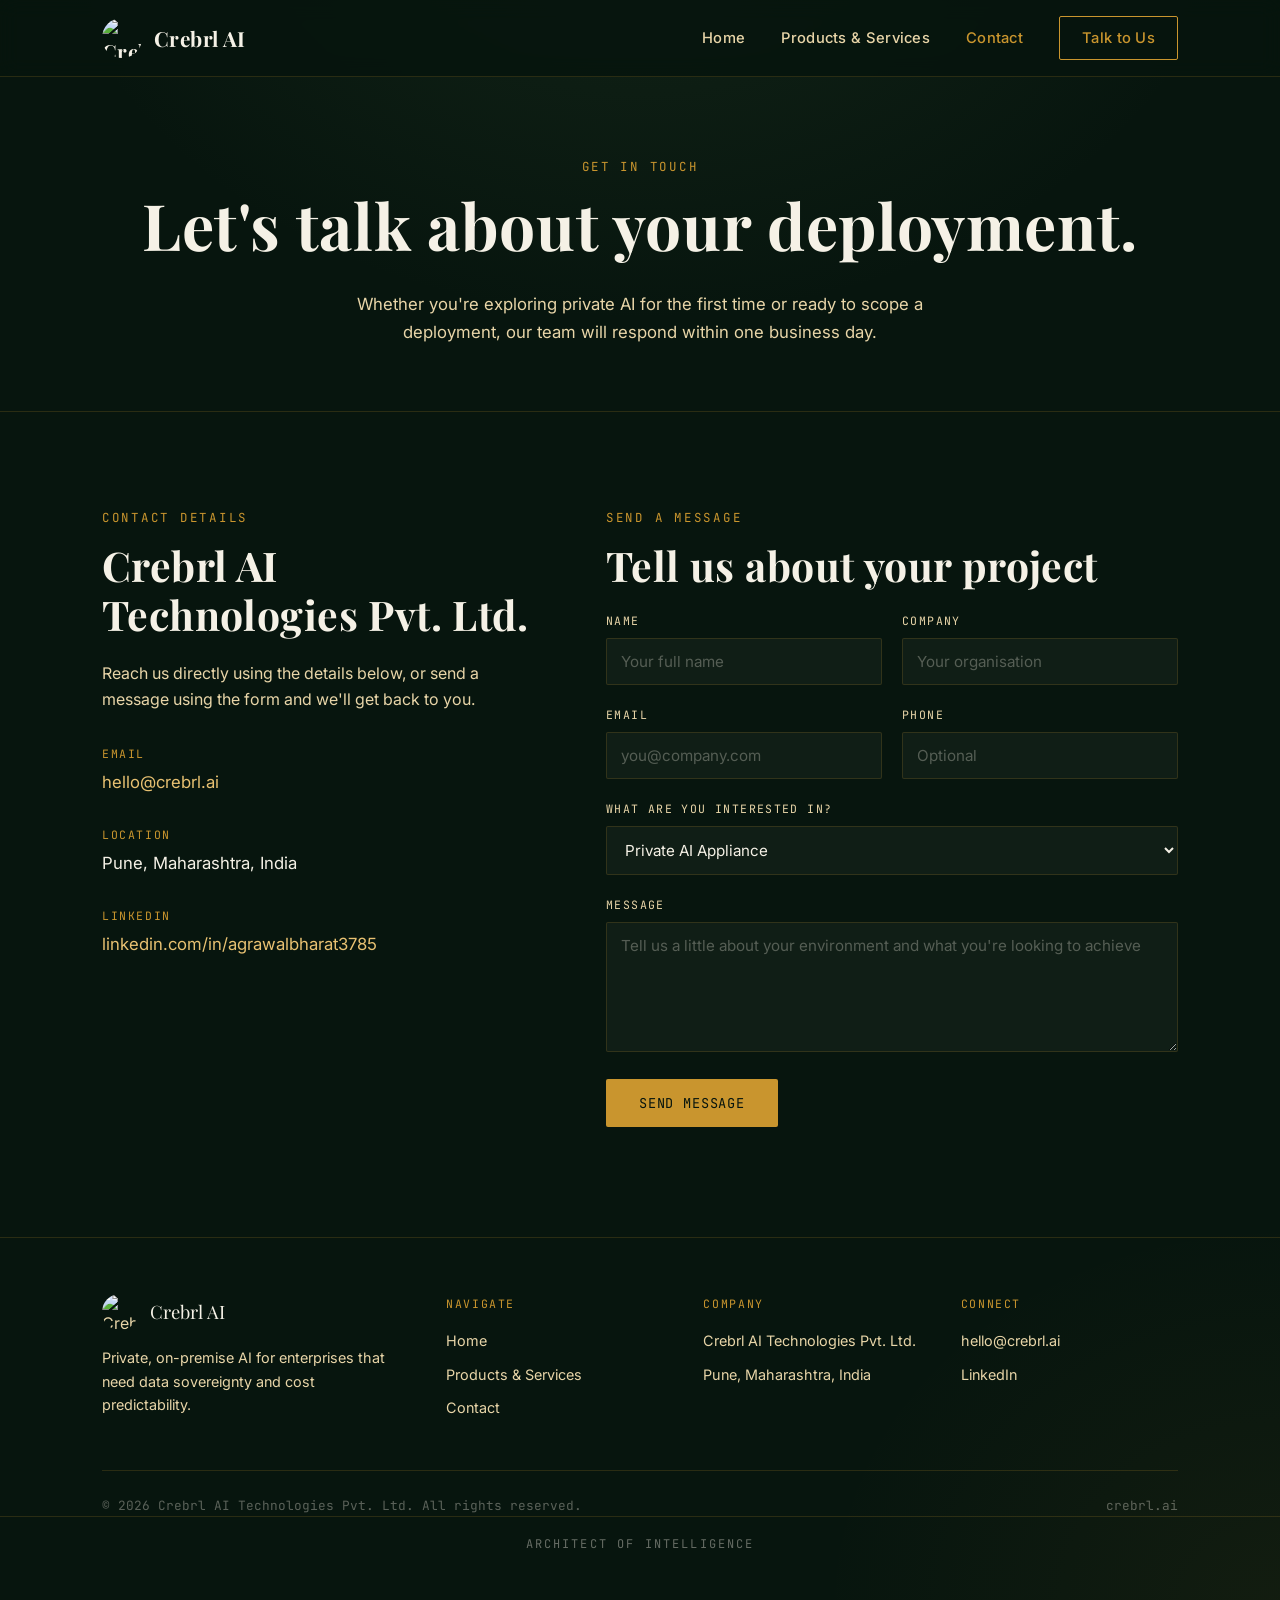
==== contact.html @ 239bc16b "Add files via upload First Cut of the website" ====
<!DOCTYPE html>
<html lang="en">
<head>
  <meta charset="UTF-8">
  <meta name="viewport" content="width=device-width, initial-scale=1.0">
  <title>Contact — Crebrl AI</title>
  <meta name="description" content="Get in touch with Crebrl AI to discuss a private, on-premise AI deployment for your enterprise.">
  <link rel="icon" href="images/CrebrlAI_Logo.png" type="image/png">
  <link rel="preconnect" href="https://fonts.googleapis.com">
  <link rel="preconnect" href="https://fonts.gstatic.com" crossorigin>
  <link href="https://fonts.googleapis.com/css2?family=Playfair+Display:wght@600;700&family=Inter:wght@400;500;600&family=JetBrains+Mono:wght@400;500&display=swap" rel="stylesheet">
  <link rel="stylesheet" href="styles.css">
</head>
<body>

  <header>
    <div class="nav-wrap">
      <a href="index.html" class="brand">
        <img src="images/CrebrlAI_Logo.png" alt="Crebrl AI logo">
        Crebrl AI
      </a>
      <button class="menu-toggle" id="menuToggle" aria-label="Toggle menu">Menu</button>
      <nav class="links" id="navLinks">
        <a href="index.html">Home</a>
        <a href="products.html">Products &amp; Services</a>
        <a href="contact.html" class="active">Contact</a>
        <a href="contact.html" class="nav-cta">Talk to Us</a>
      </nav>
    </div>
  </header>

  <section class="page-hero">
    <div class="container">
      <span class="eyebrow">Get In Touch</span>
      <h1>Let's talk about your deployment.</h1>
      <p>
        Whether you're exploring private AI for the first time or ready to
        scope a deployment, our team will respond within one business day.
      </p>
    </div>
  </section>

  <section>
    <div class="container contact-grid">
      <div class="contact-info">
        <span class="eyebrow">Contact Details</span>
        <h2>Crebrl AI Technologies Pvt. Ltd.</h2>
        <p>
          Reach us directly using the details below, or send a message using
          the form and we'll get back to you.
        </p>

        <div class="info-list">
          <div class="info-item">
            <span class="label">Email</span>
            <span class="value"><a href="mailto:hello@crebrl.ai">hello@crebrl.ai</a></span>
          </div>
          <div class="info-item">
            <span class="label">Location</span>
            <span class="value">Pune, Maharashtra, India</span>
          </div>
          <div class="info-item">
            <span class="label">LinkedIn</span>
            <span class="value"><a href="https://www.linkedin.com/in/agrawalbharat3785" target="_blank" rel="noopener">linkedin.com/in/agrawalbharat3785</a></span>
          </div>
        </div>
      </div>

      <div class="contact-form">
        <span class="eyebrow">Send a Message</span>
        <h2>Tell us about your project</h2>

        <!--
          FORM SETUP NOTE (remove this comment once configured):
          This form uses Formspree (https://formspree.io) — a free service
          that emails form submissions to you without needing a backend.
          Replace YOUR_FORM_ID below with the ID Formspree gives you after
          you sign up and verify hello@crebrl.ai. Step-by-step instructions
          are in the setup guide provided alongside this site.
        -->
        <form id="contactForm" action="https://formspree.io/f/YOUR_FORM_ID" method="POST">
          <div class="form-row">
            <div>
              <label for="name">Name</label>
              <input type="text" id="name" name="name" placeholder="Your full name" required>
            </div>
            <div>
              <label for="company">Company</label>
              <input type="text" id="company" name="company" placeholder="Your organisation">
            </div>
          </div>

          <div class="form-row">
            <div>
              <label for="email">Email</label>
              <input type="email" id="email" name="email" placeholder="you@company.com" required>
            </div>
            <div>
              <label for="phone">Phone</label>
              <input type="tel" id="phone" name="phone" placeholder="Optional">
            </div>
          </div>

          <div>
            <label for="interest">What are you interested in?</label>
            <select id="interest" name="interest">
              <option value="Private AI Appliance">Private AI Appliance</option>
              <option value="HRMS">HRMS</option>
              <option value="CRM">CRM</option>
              <option value="CLM">Contract Lifecycle Management</option>
              <option value="Inventory & Sourcing">Inventory &amp; Sourcing</option>
              <option value="General Enquiry">General Enquiry</option>
            </select>
          </div>

          <div>
            <label for="message">Message</label>
            <textarea id="message" name="message" placeholder="Tell us a little about your environment and what you're looking to achieve" required></textarea>
          </div>

          <!-- Honeypot field to reduce spam -->
          <input type="text" name="_gotcha" style="display:none" tabindex="-1" autocomplete="off">

          <div>
            <button type="submit" class="btn btn-primary">Send Message</button>
            <p class="form-note" id="form-status" style="margin-top:14px;"></p>
          </div>
        </form>
      </div>
    </div>
  </section>

  <footer>
    <div class="container">
      <div class="footer-grid">
        <div class="footer-col">
          <div class="footer-brand">
            <img src="images/CrebrlAI_Logo.png" alt="Crebrl AI logo">
            <span>Crebrl AI</span>
          </div>
          <p>Private, on-premise AI for enterprises that need data sovereignty and cost predictability.</p>
        </div>
        <div class="footer-col">
          <h4>Navigate</h4>
          <a href="index.html">Home</a>
          <a href="products.html">Products &amp; Services</a>
          <a href="contact.html">Contact</a>
        </div>
        <div class="footer-col">
          <h4>Company</h4>
          <p>Crebrl AI Technologies Pvt. Ltd.</p>
          <p>Pune, Maharashtra, India</p>
        </div>
        <div class="footer-col">
          <h4>Connect</h4>
          <a href="mailto:hello@crebrl.ai">hello@crebrl.ai</a>
          <a href="https://www.linkedin.com/in/agrawalbharat3785" target="_blank" rel="noopener">LinkedIn</a>
        </div>
      </div>
      <div class="footer-bottom">
        <span>© 2026 Crebrl AI Technologies Pvt. Ltd. All rights reserved.</span>
        <span>crebrl.ai</span>
      </div>
    </div>
    <div class="tagline-strip">Architect of Intelligence</div>
  </footer>

  <script src="script.js"></script>
</body>
</html>
---- styles.css ----
/* ===========================
   Crebrl AI — Shared Styles
   =========================== */

:root {
  --bg-deep: #07150E;
  --bg-panel: #0F3D26;
  --bg-panel-soft: #14492E;
  --gold: #C9952E;
  --gold-bright: #E8C172;
  --emerald: #4D7248;
  --cream: #F5F1E6;
  --cream-soft: #E8D5A8;
  --line: rgba(201, 149, 46, 0.18);

  --font-display: 'Playfair Display', Georgia, serif;
  --font-body: 'Inter', -apple-system, sans-serif;
  --font-mono: 'JetBrains Mono', monospace;

  --container: 1140px;
}

* { box-sizing: border-box; }

html { scroll-behavior: smooth; }

body {
  margin: 0;
  background: var(--bg-deep);
  background-image:
    radial-gradient(ellipse 80% 50% at 50% -10%, rgba(77, 114, 72, 0.18), transparent 60%),
    radial-gradient(ellipse 60% 40% at 100% 100%, rgba(201, 149, 46, 0.06), transparent 60%);
  color: var(--cream-soft);
  font-family: var(--font-body);
  font-size: 16px;
  line-height: 1.65;
  -webkit-font-smoothing: antialiased;
}

a { color: var(--gold-bright); text-decoration: none; transition: color 0.2s ease; }
a:hover { color: var(--gold); }

h1, h2, h3, h4 {
  font-family: var(--font-display);
  color: var(--cream);
  margin: 0 0 0.5em 0;
  font-weight: 700;
  letter-spacing: 0.01em;
}

h1 { font-size: clamp(2.4rem, 5vw, 4.2rem); line-height: 1.08; }
h2 { font-size: clamp(1.8rem, 3.2vw, 2.6rem); line-height: 1.2; }
h3 { font-size: 1.3rem; }

p { margin: 0 0 1em 0; }

.eyebrow {
  font-family: var(--font-mono);
  font-size: 0.78rem;
  letter-spacing: 0.22em;
  text-transform: uppercase;
  color: var(--gold);
  margin-bottom: 1em;
  display: block;
}

.container {
  max-width: var(--container);
  margin: 0 auto;
  padding: 0 32px;
}

/* ---------- Header / Nav ---------- */

header {
  position: sticky;
  top: 0;
  z-index: 100;
  background: rgba(7, 21, 14, 0.85);
  backdrop-filter: blur(10px);
  border-bottom: 1px solid var(--line);
}

.nav-wrap {
  max-width: var(--container);
  margin: 0 auto;
  padding: 16px 32px;
  display: flex;
  align-items: center;
  justify-content: space-between;
}

.brand {
  display: flex;
  align-items: center;
  gap: 12px;
  color: var(--cream);
  font-family: var(--font-display);
  font-size: 1.3rem;
  font-weight: 700;
  letter-spacing: 0.02em;
}

.brand img {
  height: 40px;
  width: 40px;
  object-fit: cover;
  border-radius: 50%;
}

.brand:hover { color: var(--cream); }

nav.links {
  display: flex;
  gap: 36px;
  align-items: center;
}

nav.links a {
  color: var(--cream-soft);
  font-size: 0.92rem;
  font-weight: 500;
  letter-spacing: 0.02em;
}

nav.links a.active { color: var(--gold); }

.nav-cta {
  border: 1px solid var(--gold);
  color: var(--gold) !important;
  padding: 9px 22px;
  border-radius: 2px;
  font-size: 0.85rem;
  letter-spacing: 0.04em;
}

.nav-cta:hover {
  background: var(--gold);
  color: var(--bg-deep) !important;
}

.menu-toggle {
  display: none;
  background: none;
  border: 1px solid var(--line);
  color: var(--cream);
  padding: 8px 12px;
  border-radius: 2px;
  cursor: pointer;
  font-family: var(--font-mono);
  font-size: 0.85rem;
}

/* ---------- Buttons ---------- */

.btn {
  display: inline-block;
  font-family: var(--font-mono);
  font-size: 0.85rem;
  letter-spacing: 0.06em;
  text-transform: uppercase;
  padding: 14px 32px;
  border-radius: 2px;
  transition: all 0.2s ease;
  border: 1px solid transparent;
}

.btn-primary {
  background: var(--gold);
  color: var(--bg-deep) !important;
}
.btn-primary:hover {
  background: var(--gold-bright);
  transform: translateY(-1px);
}

.btn-outline {
  border-color: var(--line);
  color: var(--cream) !important;
}
.btn-outline:hover {
  border-color: var(--gold);
  color: var(--gold) !important;
}

/* ---------- Sections ---------- */

section {
  padding: 96px 0;
  border-bottom: 1px solid var(--line);
}

section:last-of-type { border-bottom: none; }

.section-head {
  max-width: 680px;
  margin-bottom: 56px;
}

.section-head.center {
  margin-left: auto;
  margin-right: auto;
  text-align: center;
}

/* ---------- Hero ---------- */

.hero {
  padding-top: 120px;
  padding-bottom: 80px;
  position: relative;
  overflow: hidden;
  border-bottom: 1px solid var(--line);
}

.hero-grid {
  display: grid;
  grid-template-columns: 1.1fr 0.9fr;
  gap: 64px;
  align-items: center;
}

.hero-copy .eyebrow { margin-bottom: 1.4em; }

.hero-copy p.lead {
  font-size: 1.15rem;
  color: var(--cream-soft);
  max-width: 480px;
  margin: 1.4em 0 2em 0;
}

.hero-ctas {
  display: flex;
  gap: 16px;
  flex-wrap: wrap;
}

.hero-stats {
  display: flex;
  gap: 40px;
  margin-top: 56px;
  flex-wrap: wrap;
}

.hero-stat .num {
  font-family: var(--font-display);
  font-size: 2rem;
  color: var(--gold);
  display: block;
}

.hero-stat .label {
  font-family: var(--font-mono);
  font-size: 0.72rem;
  letter-spacing: 0.12em;
  text-transform: uppercase;
  color: var(--cream-soft);
}

/* ---------- Loop Diagram (signature element) ---------- */

.loop-diagram {
  width: 100%;
  height: auto;
  display: block;
}

.loop-diagram .boundary {
  fill: none;
  stroke: var(--line);
  stroke-width: 1;
  stroke-dasharray: 6 6;
}

.loop-diagram .trace {
  fill: none;
  stroke: var(--gold);
  stroke-width: 2;
  stroke-linecap: round;
  stroke-dasharray: 1400;
  stroke-dashoffset: 1400;
  animation: draw 5s ease-in-out infinite;
}

.loop-diagram .trace-2 {
  stroke: var(--emerald);
  animation-delay: 0.4s;
}

.loop-diagram .node {
  fill: var(--bg-deep);
  stroke: var(--gold);
  stroke-width: 1.5;
}

.loop-diagram .node-fill {
  fill: var(--gold);
}

.loop-diagram text {
  font-family: var(--font-mono);
  font-size: 11px;
  fill: var(--cream-soft);
  letter-spacing: 0.05em;
}

.loop-diagram .label-gold { fill: var(--gold); }

@keyframes draw {
  0% { stroke-dashoffset: 1400; }
  45%, 55% { stroke-dashoffset: 0; }
  100% { stroke-dashoffset: -1400; }
}

@media (prefers-reduced-motion: reduce) {
  .loop-diagram .trace { animation: none; stroke-dashoffset: 0; }
}

/* ---------- Cards / Grids ---------- */

.grid-3 {
  display: grid;
  grid-template-columns: repeat(3, 1fr);
  gap: 28px;
}

.grid-2 {
  display: grid;
  grid-template-columns: repeat(2, 1fr);
  gap: 28px;
}

.card {
  background: linear-gradient(160deg, var(--bg-panel) 0%, rgba(15, 61, 38, 0.4) 100%);
  border: 1px solid var(--line);
  border-radius: 4px;
  padding: 32px;
  transition: border-color 0.2s ease, transform 0.2s ease;
}

.card:hover {
  border-color: var(--gold);
  transform: translateY(-2px);
}

.card .icon {
  width: 44px;
  height: 44px;
  margin-bottom: 20px;
  color: var(--gold);
}

.card h3 {
  margin-bottom: 10px;
}

.card p {
  font-size: 0.95rem;
  color: var(--cream-soft);
  margin-bottom: 0;
}

.tag {
  font-family: var(--font-mono);
  font-size: 0.7rem;
  letter-spacing: 0.12em;
  text-transform: uppercase;
  color: var(--emerald);
  border: 1px solid var(--emerald);
  border-radius: 100px;
  padding: 4px 12px;
  display: inline-block;
  margin-bottom: 16px;
}

/* ---------- CTA band ---------- */

.cta-band {
  background: var(--bg-panel);
  border-radius: 4px;
  padding: 64px;
  text-align: center;
  border: 1px solid var(--line);
}

.cta-band h2 { margin-bottom: 0.6em; }

.cta-band p {
  color: var(--cream-soft);
  max-width: 520px;
  margin: 0 auto 2em auto;
}

/* ---------- Forms (contact page) ---------- */

.contact-grid {
  display: grid;
  grid-template-columns: 1fr 1.3fr;
  gap: 64px;
}

.info-list {
  display: flex;
  flex-direction: column;
  gap: 28px;
  margin-top: 32px;
}

.info-item .label {
  font-family: var(--font-mono);
  font-size: 0.72rem;
  letter-spacing: 0.14em;
  text-transform: uppercase;
  color: var(--gold);
  margin-bottom: 6px;
  display: block;
}

.info-item .value {
  color: var(--cream);
  font-size: 1.05rem;
}

form {
  display: flex;
  flex-direction: column;
  gap: 20px;
}

.form-row {
  display: grid;
  grid-template-columns: 1fr 1fr;
  gap: 20px;
}

label {
  font-family: var(--font-mono);
  font-size: 0.72rem;
  letter-spacing: 0.12em;
  text-transform: uppercase;
  color: var(--cream-soft);
  margin-bottom: 8px;
  display: block;
}

input, textarea, select {
  width: 100%;
  background: rgba(245, 241, 230, 0.04);
  border: 1px solid var(--line);
  border-radius: 2px;
  padding: 13px 14px;
  color: var(--cream);
  font-family: var(--font-body);
  font-size: 0.95rem;
  transition: border-color 0.2s ease;
}

input:focus, textarea:focus, select:focus {
  outline: none;
  border-color: var(--gold);
}

textarea { resize: vertical; min-height: 130px; }

::placeholder { color: rgba(245, 241, 230, 0.3); }

.form-note {
  font-size: 0.82rem;
  color: rgba(245, 241, 230, 0.45);
}

#form-status {
  font-family: var(--font-mono);
  font-size: 0.85rem;
}

#form-status.success { color: var(--gold); }
#form-status.error { color: #d98a6a; }

/* ---------- Pricing / model ---------- */

.model-table {
  width: 100%;
  border-collapse: collapse;
  margin-top: 16px;
}

.model-table th, .model-table td {
  text-align: left;
  padding: 18px 20px;
  border-bottom: 1px solid var(--line);
  font-size: 0.95rem;
}

.model-table th {
  font-family: var(--font-mono);
  font-size: 0.72rem;
  letter-spacing: 0.12em;
  text-transform: uppercase;
  color: var(--gold);
  font-weight: 400;
}

.model-table td.highlight {
  color: var(--gold-bright);
  font-family: var(--font-mono);
}

/* ---------- Footer ---------- */

footer {
  padding: 56px 0 32px;
  border-top: 1px solid var(--line);
}

.footer-grid {
  display: grid;
  grid-template-columns: 1.4fr 1fr 1fr 1fr;
  gap: 40px;
  margin-bottom: 40px;
}

.footer-brand {
  display: flex;
  align-items: center;
  gap: 12px;
  margin-bottom: 16px;
}

.footer-brand img {
  height: 36px;
  width: 36px;
  border-radius: 50%;
}

.footer-brand span {
  font-family: var(--font-display);
  font-size: 1.15rem;
  color: var(--cream);
}

.footer-col h4 {
  font-family: var(--font-mono);
  font-size: 0.72rem;
  letter-spacing: 0.14em;
  text-transform: uppercase;
  color: var(--gold);
  margin-bottom: 16px;
  font-weight: 400;
}

.footer-col a, .footer-col p {
  display: block;
  color: var(--cream-soft);
  font-size: 0.9rem;
  margin-bottom: 10px;
}

.footer-bottom {
  display: flex;
  justify-content: space-between;
  align-items: center;
  padding-top: 24px;
  border-top: 1px solid var(--line);
  font-size: 0.8rem;
  color: rgba(245, 241, 230, 0.35);
  font-family: var(--font-mono);
  flex-wrap: wrap;
  gap: 12px;
}

.tagline-strip {
  font-family: var(--font-mono);
  font-size: 0.75rem;
  letter-spacing: 0.18em;
  text-transform: uppercase;
  color: rgba(245, 241, 230, 0.4);
  text-align: center;
  padding: 18px 0;
  border-top: 1px solid var(--line);
}

/* ---------- Page hero (for sub-pages) ---------- */

.page-hero {
  padding: 80px 0 64px;
  text-align: center;
  border-bottom: 1px solid var(--line);
}

.page-hero .eyebrow { display: flex; justify-content: center; }

.page-hero p {
  max-width: 600px;
  margin: 1em auto 0 auto;
  color: var(--cream-soft);
  font-size: 1.05rem;
}

/* ---------- Process steps ---------- */

.steps {
  display: flex;
  flex-direction: column;
  gap: 0;
}

.step {
  display: grid;
  grid-template-columns: 80px 1fr;
  gap: 28px;
  padding: 28px 0;
  border-bottom: 1px solid var(--line);
}

.step:last-child { border-bottom: none; }

.step .step-num {
  font-family: var(--font-display);
  font-size: 2rem;
  color: var(--gold);
  opacity: 0.5;
}

.step h3 { margin-bottom: 6px; }
.step p { color: var(--cream-soft); font-size: 0.95rem; margin-bottom: 0; }

/* ---------- Responsive ---------- */

@media (max-width: 900px) {
  .hero-grid, .contact-grid, .grid-2 {
    grid-template-columns: 1fr;
  }
  .grid-3 {
    grid-template-columns: 1fr;
  }
  .footer-grid {
    grid-template-columns: 1fr 1fr;
  }
  .form-row {
    grid-template-columns: 1fr;
  }
  nav.links {
    display: none;
  }
  .menu-toggle {
    display: block;
  }
  nav.links.open {
    display: flex;
    flex-direction: column;
    position: absolute;
    top: 100%;
    left: 0;
    right: 0;
    background: var(--bg-deep);
    padding: 24px 32px;
    border-bottom: 1px solid var(--line);
    gap: 18px;
    align-items: flex-start;
  }
  .cta-band {
    padding: 40px 24px;
  }
}

@media (max-width: 600px) {
  section { padding: 64px 0; }
  .hero { padding-top: 100px; }
  .hero-stats { gap: 28px; }
}
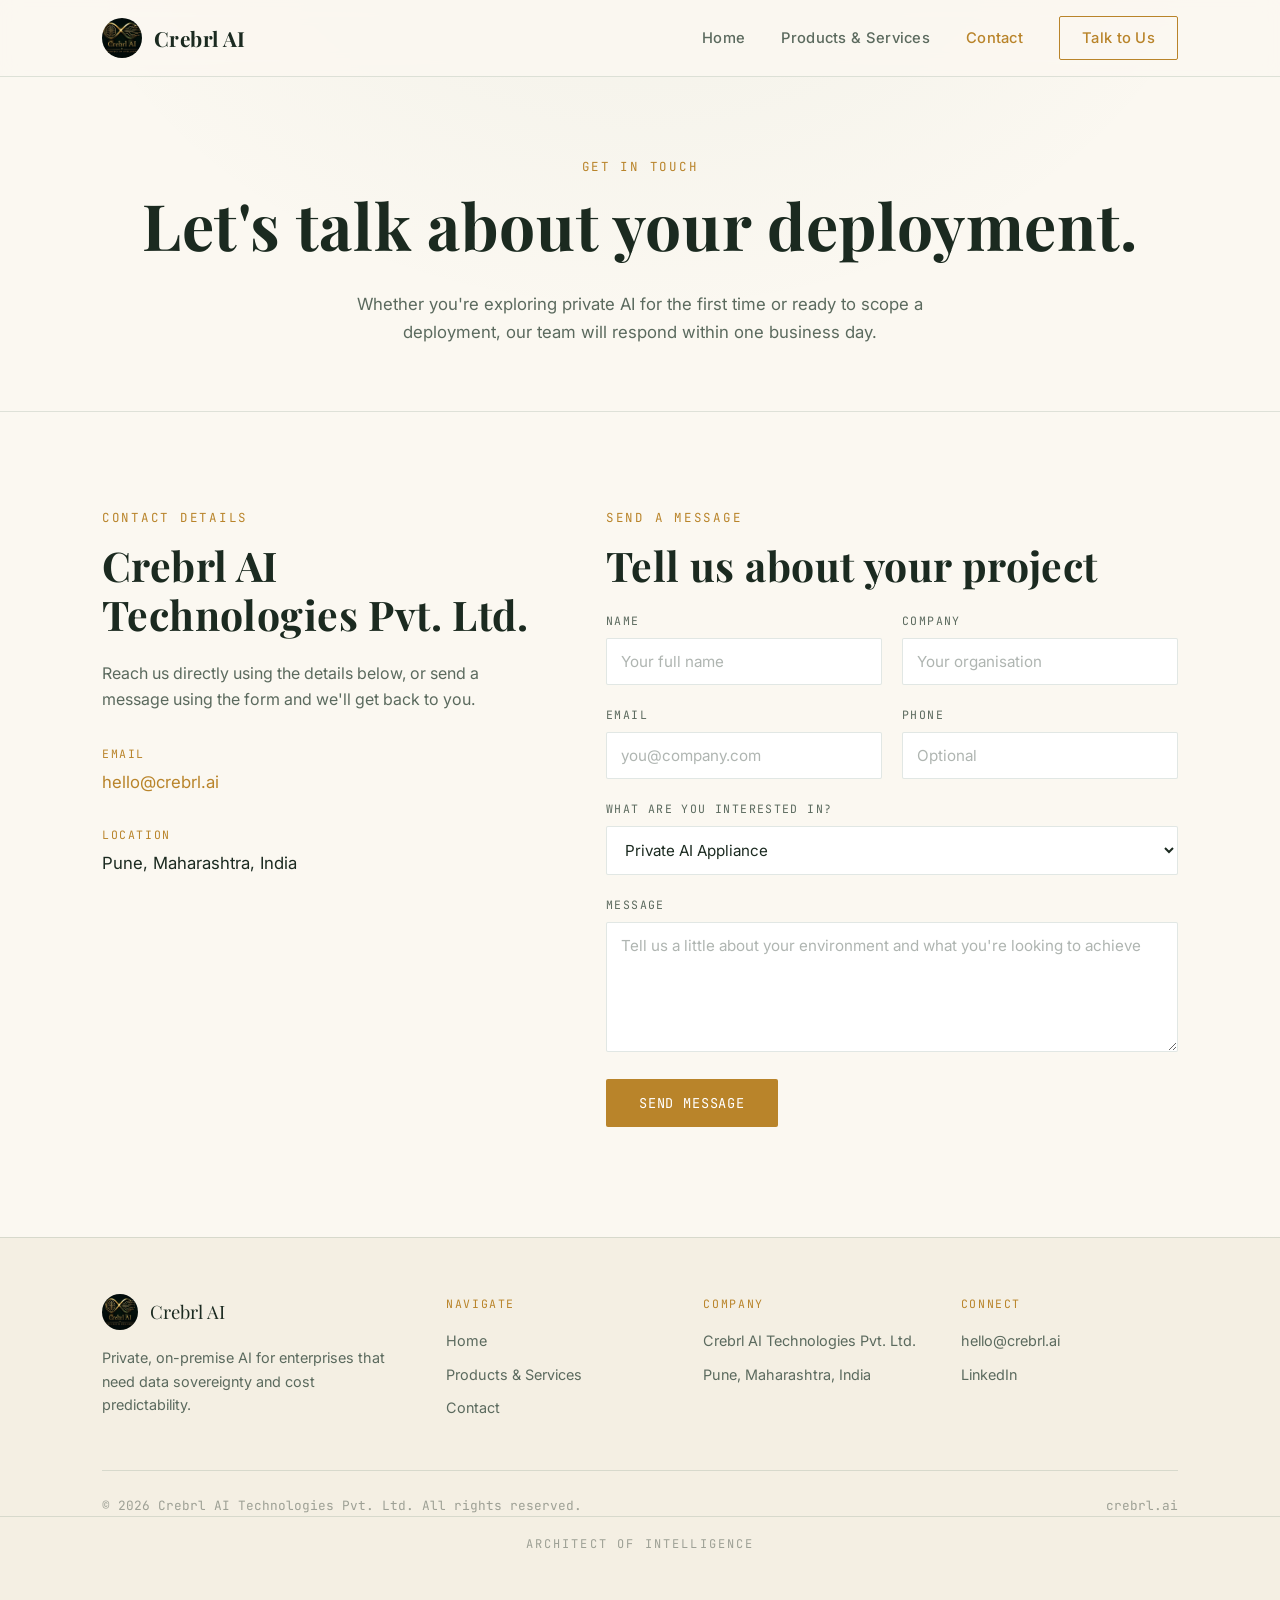
==== commit 3fda0c29: "Update contact.html" ====
--- a/contact.html
+++ b/contact.html
@@ -59,10 +59,7 @@
             <span class="label">Location</span>
             <span class="value">Pune, Maharashtra, India</span>
           </div>
-          <div class="info-item">
-            <span class="label">LinkedIn</span>
-            <span class="value"><a href="https://www.linkedin.com/in/agrawalbharat3785" target="_blank" rel="noopener">linkedin.com/in/agrawalbharat3785</a></span>
-          </div>
+          
         </div>
       </div>
 
@@ -78,7 +75,7 @@
           you sign up and verify hello@crebrl.ai. Step-by-step instructions
           are in the setup guide provided alongside this site.
         -->
-        <form id="contactForm" action="https://formspree.io/f/YOUR_FORM_ID" method="POST">
+        <form id="contactForm" action="https://formspree.io/f/mzdqkkpy" method="POST">
           <div class="form-row">
             <div>
               <label for="name">Name</label>
--- a/styles.css
+++ b/styles.css
@@ -3,15 +3,16 @@
    =========================== */
 
 :root {
-  --bg-deep: #07150E;
-  --bg-panel: #0F3D26;
-  --bg-panel-soft: #14492E;
-  --gold: #C9952E;
-  --gold-bright: #E8C172;
+  --bg-deep: #FBF8F1;
+  --bg-panel: #FFFFFF;
+  --bg-panel-soft: #F4EFE3;
+  --gold: #B9842A;
+  --gold-bright: #C9952E;
   --emerald: #4D7248;
-  --cream: #F5F1E6;
-  --cream-soft: #E8D5A8;
-  --line: rgba(201, 149, 46, 0.18);
+  --ink: #1B2A20;
+  --cream: #1B2A20;
+  --cream-soft: #5B6A5E;
+  --line: rgba(15, 61, 38, 0.12);
 
   --font-display: 'Playfair Display', Georgia, serif;
   --font-body: 'Inter', -apple-system, sans-serif;
@@ -28,8 +29,8 @@
   margin: 0;
   background: var(--bg-deep);
   background-image:
-    radial-gradient(ellipse 80% 50% at 50% -10%, rgba(77, 114, 72, 0.18), transparent 60%),
-    radial-gradient(ellipse 60% 40% at 100% 100%, rgba(201, 149, 46, 0.06), transparent 60%);
+    radial-gradient(ellipse 80% 50% at 50% -10%, rgba(77, 114, 72, 0.06), transparent 60%),
+    radial-gradient(ellipse 60% 40% at 100% 100%, rgba(201, 149, 46, 0.05), transparent 60%);
   color: var(--cream-soft);
   font-family: var(--font-body);
   font-size: 16px;
@@ -37,12 +38,12 @@
   -webkit-font-smoothing: antialiased;
 }
 
-a { color: var(--gold-bright); text-decoration: none; transition: color 0.2s ease; }
-a:hover { color: var(--gold); }
+a { color: var(--gold); text-decoration: none; transition: color 0.2s ease; }
+a:hover { color: var(--emerald); }
 
 h1, h2, h3, h4 {
   font-family: var(--font-display);
-  color: var(--cream);
+  color: var(--ink);
   margin: 0 0 0.5em 0;
   font-weight: 700;
   letter-spacing: 0.01em;
@@ -76,7 +77,7 @@
   position: sticky;
   top: 0;
   z-index: 100;
-  background: rgba(7, 21, 14, 0.85);
+  background: rgba(251, 248, 241, 0.88);
   backdrop-filter: blur(10px);
   border-bottom: 1px solid var(--line);
 }
@@ -94,7 +95,7 @@
   display: flex;
   align-items: center;
   gap: 12px;
-  color: var(--cream);
+  color: var(--ink);
   font-family: var(--font-display);
   font-size: 1.3rem;
   font-weight: 700;
@@ -108,7 +109,7 @@
   border-radius: 50%;
 }
 
-.brand:hover { color: var(--cream); }
+.brand:hover { color: var(--ink); }
 
 nav.links {
   display: flex;
@@ -136,14 +137,14 @@
 
 .nav-cta:hover {
   background: var(--gold);
-  color: var(--bg-deep) !important;
+  color: #FFFFFF !important;
 }
 
 .menu-toggle {
   display: none;
   background: none;
   border: 1px solid var(--line);
-  color: var(--cream);
+  color: var(--ink);
   padding: 8px 12px;
   border-radius: 2px;
   cursor: pointer;
@@ -167,16 +168,16 @@
 
 .btn-primary {
   background: var(--gold);
-  color: var(--bg-deep) !important;
+  color: #FFFFFF !important;
 }
 .btn-primary:hover {
-  background: var(--gold-bright);
+  background: #A6741F;
   transform: translateY(-1px);
 }
 
 .btn-outline {
   border-color: var(--line);
-  color: var(--cream) !important;
+  color: var(--ink) !important;
 }
 .btn-outline:hover {
   border-color: var(--gold);
@@ -206,40 +207,53 @@
 /* ---------- Hero ---------- */
 
 .hero {
-  padding-top: 120px;
+  padding-top: 88px;
   padding-bottom: 80px;
   position: relative;
   overflow: hidden;
   border-bottom: 1px solid var(--line);
-}
-
-.hero-grid {
-  display: grid;
-  grid-template-columns: 1.1fr 0.9fr;
-  gap: 64px;
-  align-items: center;
-}
-
-.hero-copy .eyebrow { margin-bottom: 1.4em; }
+  text-align: center;
+}
+
+.hero-logo {
+  width: 132px;
+  height: 132px;
+  margin: 0 auto 32px;
+  display: block;
+  border-radius: 50%;
+  box-shadow: 0 12px 40px rgba(15, 61, 38, 0.12);
+}
+
+.hero-copy {
+  max-width: 720px;
+  margin: 0 auto;
+}
+
+.hero-copy .eyebrow {
+  display: flex;
+  justify-content: center;
+}
 
 .hero-copy p.lead {
   font-size: 1.15rem;
   color: var(--cream-soft);
-  max-width: 480px;
-  margin: 1.4em 0 2em 0;
+  max-width: 560px;
+  margin: 1.4em auto 2em auto;
 }
 
 .hero-ctas {
   display: flex;
   gap: 16px;
   flex-wrap: wrap;
+  justify-content: center;
 }
 
 .hero-stats {
   display: flex;
-  gap: 40px;
-  margin-top: 56px;
+  gap: 56px;
+  margin-top: 64px;
   flex-wrap: wrap;
+  justify-content: center;
 }
 
 .hero-stat .num {
@@ -255,6 +269,11 @@
   letter-spacing: 0.12em;
   text-transform: uppercase;
   color: var(--cream-soft);
+}
+
+.hero-visual {
+  max-width: 640px;
+  margin: 72px auto 0;
 }
 
 /* ---------- Loop Diagram (signature element) ---------- */
@@ -331,16 +350,18 @@
 }
 
 .card {
-  background: linear-gradient(160deg, var(--bg-panel) 0%, rgba(15, 61, 38, 0.4) 100%);
+  background: var(--bg-panel);
   border: 1px solid var(--line);
   border-radius: 4px;
   padding: 32px;
-  transition: border-color 0.2s ease, transform 0.2s ease;
+  transition: border-color 0.2s ease, transform 0.2s ease, box-shadow 0.2s ease;
+  box-shadow: 0 1px 3px rgba(15, 61, 38, 0.04);
 }
 
 .card:hover {
   border-color: var(--gold);
   transform: translateY(-2px);
+  box-shadow: 0 8px 24px rgba(15, 61, 38, 0.08);
 }
 
 .card .icon {
@@ -376,7 +397,7 @@
 /* ---------- CTA band ---------- */
 
 .cta-band {
-  background: var(--bg-panel);
+  background: var(--bg-panel-soft);
   border-radius: 4px;
   padding: 64px;
   text-align: center;
@@ -445,11 +466,11 @@
 
 input, textarea, select {
   width: 100%;
-  background: rgba(245, 241, 230, 0.04);
+  background: #FFFFFF;
   border: 1px solid var(--line);
   border-radius: 2px;
   padding: 13px 14px;
-  color: var(--cream);
+  color: var(--ink);
   font-family: var(--font-body);
   font-size: 0.95rem;
   transition: border-color 0.2s ease;
@@ -462,11 +483,11 @@
 
 textarea { resize: vertical; min-height: 130px; }
 
-::placeholder { color: rgba(245, 241, 230, 0.3); }
+::placeholder { color: rgba(27, 42, 32, 0.35); }
 
 .form-note {
   font-size: 0.82rem;
-  color: rgba(245, 241, 230, 0.45);
+  color: rgba(27, 42, 32, 0.45);
 }
 
 #form-status {
@@ -511,6 +532,7 @@
 footer {
   padding: 56px 0 32px;
   border-top: 1px solid var(--line);
+  background: var(--bg-panel-soft);
 }
 
 .footer-grid {
@@ -536,7 +558,7 @@
 .footer-brand span {
   font-family: var(--font-display);
   font-size: 1.15rem;
-  color: var(--cream);
+  color: var(--ink);
 }
 
 .footer-col h4 {
@@ -563,7 +585,7 @@
   padding-top: 24px;
   border-top: 1px solid var(--line);
   font-size: 0.8rem;
-  color: rgba(245, 241, 230, 0.35);
+  color: rgba(27, 42, 32, 0.4);
   font-family: var(--font-mono);
   flex-wrap: wrap;
   gap: 12px;
@@ -574,10 +596,11 @@
   font-size: 0.75rem;
   letter-spacing: 0.18em;
   text-transform: uppercase;
-  color: rgba(245, 241, 230, 0.4);
+  color: rgba(27, 42, 32, 0.4);
   text-align: center;
   padding: 18px 0;
   border-top: 1px solid var(--line);
+  background: var(--bg-panel-soft);
 }
 
 /* ---------- Page hero (for sub-pages) ---------- */
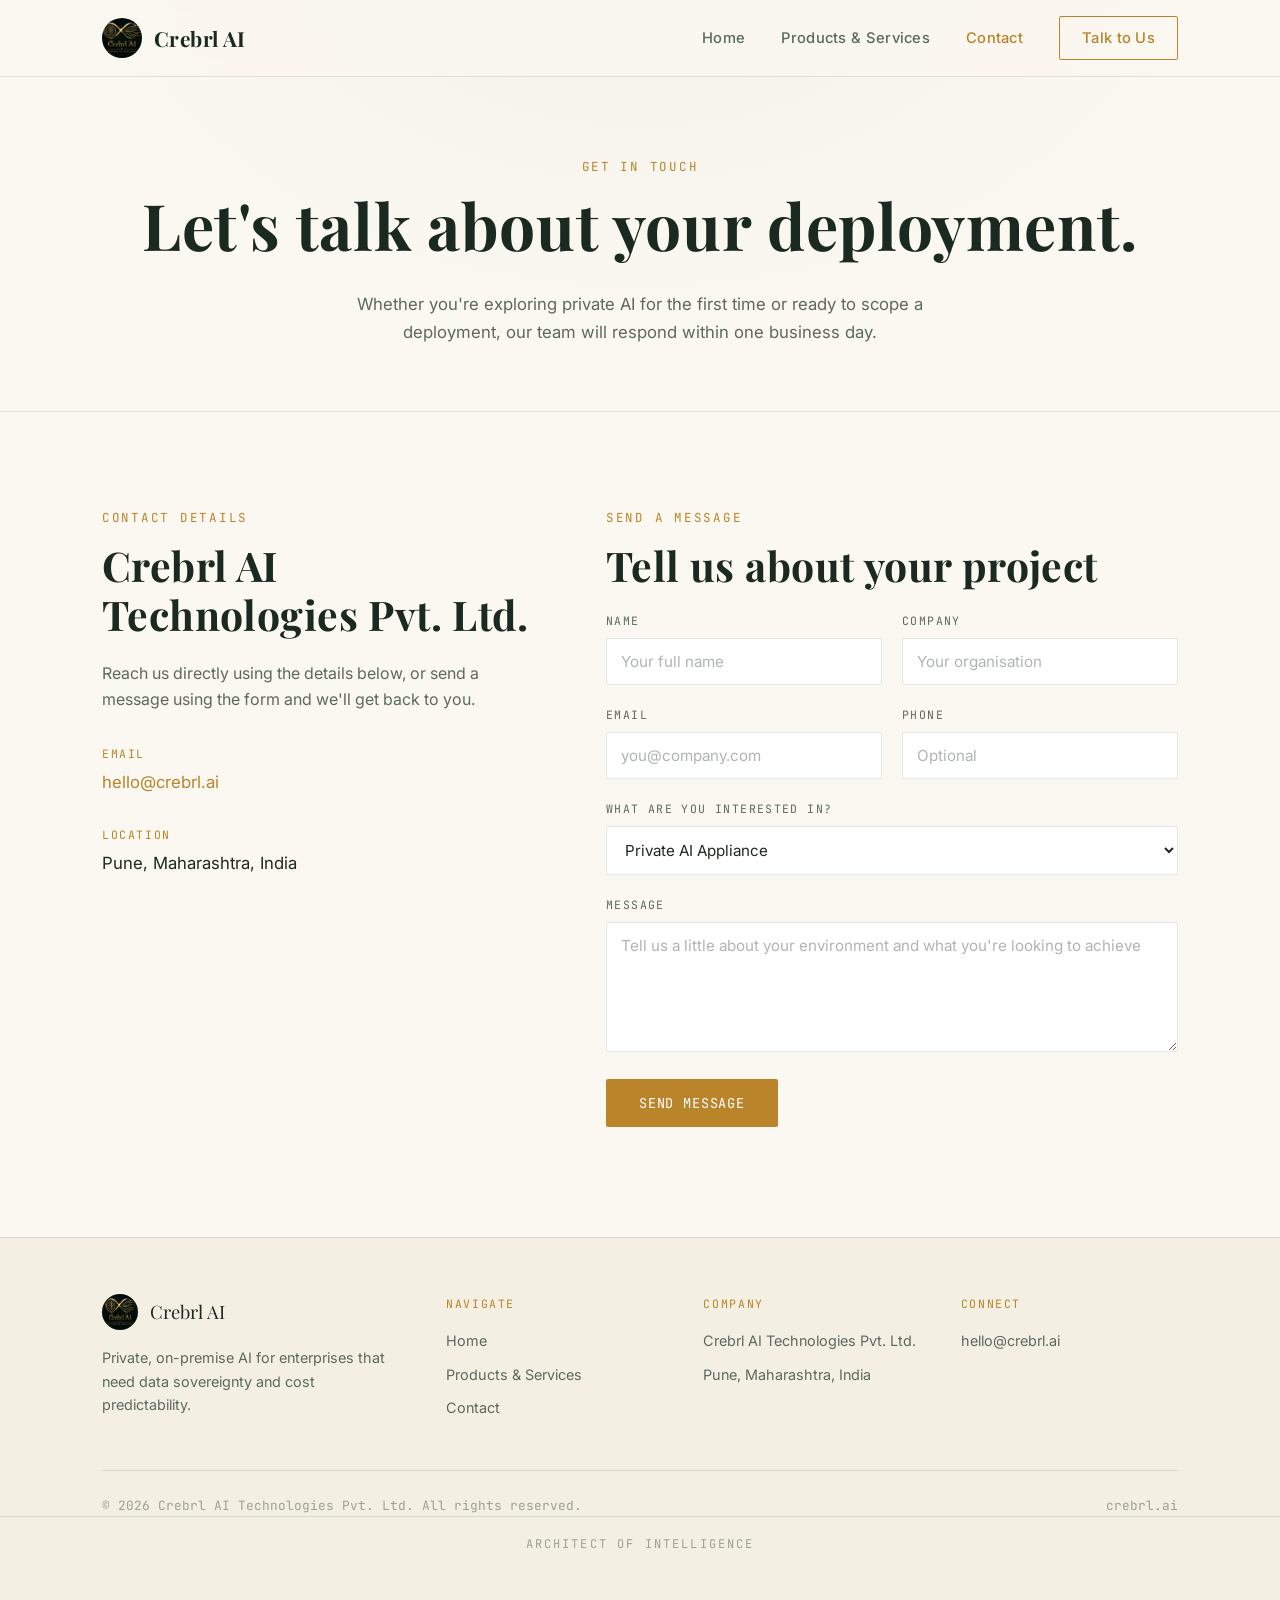
==== commit e5d0283d: "Update contact.html" ====
--- a/contact.html
+++ b/contact.html
@@ -151,7 +151,7 @@
         <div class="footer-col">
           <h4>Connect</h4>
           <a href="mailto:hello@crebrl.ai">hello@crebrl.ai</a>
-          <a href="https://www.linkedin.com/in/agrawalbharat3785" target="_blank" rel="noopener">LinkedIn</a>
+         
         </div>
       </div>
       <div class="footer-bottom">
